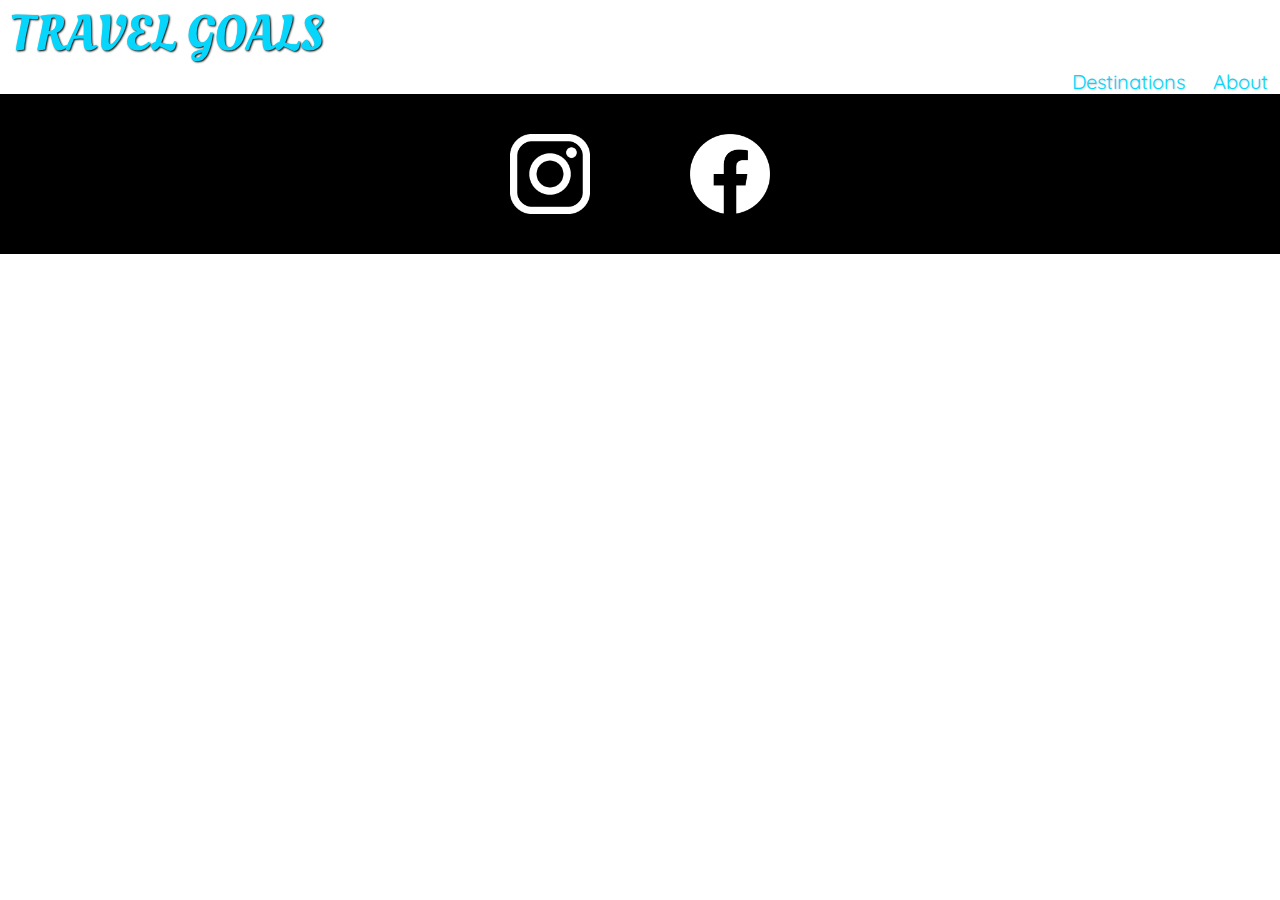
==== places.html @ 8500351c "Update index" ====
<!DOCTYPE html>
<html lang="en">
<head>
    <link rel="stylesheet" href="/places.css">
    <link
    href="https://fonts.googleapis.com/css2?family=Raleway:wght@700&family=Oleo+Script:wght@700&family=Quicksand:wght@300;500;700&display=swap"
    rel="stylesheet" />
    <title>Destinations</title>
</head>
<body>
    <header>
        <div id="page-logo">
            <a href="/index.html">Travel Goals</a>
        </div>
        <nav>
            <ul>
                <li><a href="/places.html">Destinations</a></li>
                <li><a href="">About</a></li>
            </ul>
        </nav>
    </header>
    <main></main>
    <footer>
        <ul>
            <li><a href="https://www.Instagram.com"><img src="/assets/images/icons/insta.png" alt="Instagram"></a></li>
            <li><a href=""><img src="/assets/images/icons/facebook.png" alt="Facebook"></a></li>
        </ul>

    </footer>
    
</body>
</html>
---- places.css ----
body{
    font-family: "Quicksand", sans-serif;
    margin: 0;

}
#Container{
    display: flex;
    align-items: center;
    justify-content: space-between;
    padding: 15px 60px;
    position: absolute;
    top: 0;
    left: 0;
    width: 100%;
    box-sizing: border-box;
    background-color: transparent;
}

#page-logo a{
 padding: 10px;
 font-family: "Oleo Script", sans-serif;
 color: rgb(6, 214, 251);
 font-size: 50px;
 text-decoration: none;
 text-transform: uppercase;
 text-shadow: 1px 1px 2px rgb(0, 0, 0);
}

header ul{
    list-style: none;
    margin: 0;
    padding: 0;
    display: flex;
    justify-content: flex-end;
    
}
header li{
    width: 100px;
    text-align: right;
    margin-left: 20px;
}

header li a{
    text-decoration: none;
    color: rgb(6, 214, 251);
    font-size: 20px;
    padding: 12px;
    text-shadow: 1px 1px 2px rgba(0, 0, 0, 0.2);
    border-radius: 6px;
}

header li a:hover{
    color: rgb(77, 77, 77);
    background-color: rgb(6, 214, 251);
}

footer{
    background-color: black;
    display: flex;
    align-items: center;
}
#footer-section{
    width: 100%;
    text-align: center;
}
footer ul{
    list-style: none;
    margin: auto;
    display: flex;
    justify-content: center;
    padding: 40px;
}
footer li{
    margin:0 50px;
    width: 80px;
    height: 80px;
}


footer li img{
    height: 100%;
    width: 100%;
}
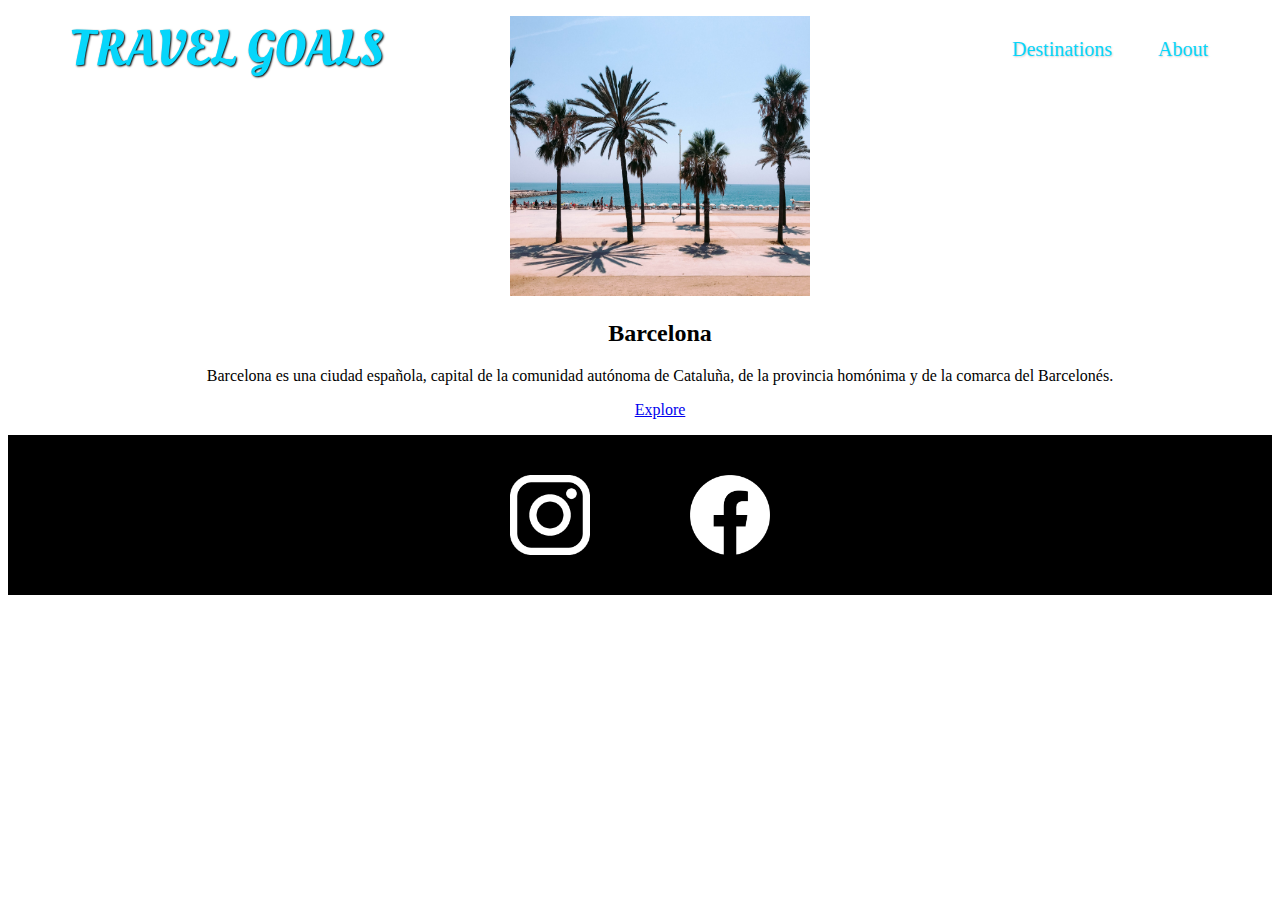
==== commit 2b73dc8d: "Update places" ====
--- a/places.html
+++ b/places.html
@@ -2,13 +2,14 @@
 <html lang="en">
 <head>
     <link rel="stylesheet" href="/places.css">
+    <link rel="stylesheet" href="/styles.css">
     <link
     href="https://fonts.googleapis.com/css2?family=Raleway:wght@700&family=Oleo+Script:wght@700&family=Quicksand:wght@300;500;700&display=swap"
     rel="stylesheet" />
     <title>Destinations</title>
 </head>
 <body>
-    <header>
+    <header id="Container">
         <div id="page-logo">
             <a href="/index.html">Travel Goals</a>
         </div>
@@ -19,7 +20,22 @@
             </ul>
         </nav>
     </header>
-    <main></main>
+    <main>
+        <ul>
+            <li>
+                <img src="/assets/images/places/barcelona.jpg" alt="City of Barcelona">
+                <div class="item-content">
+                    <h2>Barcelona</h2>
+                    <p>
+                        Barcelona es una ciudad española, capital de la comunidad autónoma de Cataluña, de la provincia homónima y de la comarca del Barcelonés.
+                    </p>
+                </div>
+                <div class="actions">
+                    <a href="https://en.wikipedia.org/wiki/Barcelona">Explore</a>
+                </div>
+            </li>
+        </ul>
+    </main>
     <footer>
         <ul>
             <li><a href="https://www.Instagram.com"><img src="/assets/images/icons/insta.png" alt="Instagram"></a></li>
--- a/places.css
+++ b/places.css
@@ -1,8 +1,4 @@
-body{
-    font-family: "Quicksand", sans-serif;
-    margin: 0;
 
-}
 #Container{
     display: flex;
     align-items: center;
@@ -80,4 +76,12 @@
 footer li img{
     height: 100%;
     width: 100%;
+}
+main li{
+    list-style: none;
+}
+
+main li img{
+    width: 300px;
+    height: 280px;
 }--- a/styles.css
+++ b/styles.css
@@ -0,0 +1,102 @@
+#hero {
+    height: 800px;
+    background-image: url("/assets/images/ocean.jpg");
+    background-position: center;
+    background-size: cover;
+}
+
+main {
+    text-align: center;
+}
+
+#hero-container {
+    width: 450px;
+    margin: 0px auto 0 auto;
+    background-color: rgba(51, 47, 47, 0.8);
+    box-shadow: 2px 4px 8px rgb(68, 67, 67);
+    border-radius: 8px;
+    padding: 30px;
+    position: relative;
+    top: 200px;
+}
+
+#hero-container h1 {
+    color: white;
+    text-transform: uppercase;
+    font-size: 50px;
+    font-family: "Raleway", sans-serif;
+    margin: 0;
+}
+
+#hero-container p {
+    color: white;
+    text-transform: uppercase;
+    font-size: 24px;
+    font-weight: 300;
+    margin-bottom: 32px;
+}
+
+#hero-container a {
+    padding: 12px 24px;
+    border-radius: 8px;
+    box-shadow: 2px 3px 8px rgb(68, 67, 67);
+    color: black;
+    font-size: 24px;
+    font-weight: 700;
+    background-color: yellow;
+    text-decoration: none;
+}
+
+#hero-container a:hover {
+    background-color: rgb(255, 238, 0);
+}
+
+#highlights {
+   
+background: linear-gradient(0deg, rgb(227,255, 253), rgb(48, 214, 203));    
+}
+
+#highlights ul {
+   
+    display: flex;
+    width: 90%;
+    margin: auto;
+}
+
+#highlights li {
+    width: 100%;
+    list-style: none;
+    margin: 0 20px;
+}
+
+#highlights li img {
+    width: 100%;
+    border-radius: 10px;
+    height: 200px;
+    box-shadow: 2px 3px 8px rgb(0, 0, 0);
+    object-fit: fill;
+}
+
+#highlights li a {
+    text-decoration: none;
+    color: rgb(0, 160, 117);
+    font-size: 24px;
+    text-transform: uppercase;
+}
+
+#highlights li p {
+    text-decoration: none;
+    color: rgb(124, 123, 123);
+    font-size: 24px;
+    text-transform: uppercase;
+    margin: 20px 0;
+
+}
+
+#highlights h2 {
+    text-transform: uppercase;
+    font-size: 40px;
+    color: rgb(59, 65, 64);
+    margin-top:0;
+    margin-bottom: 24px;
+}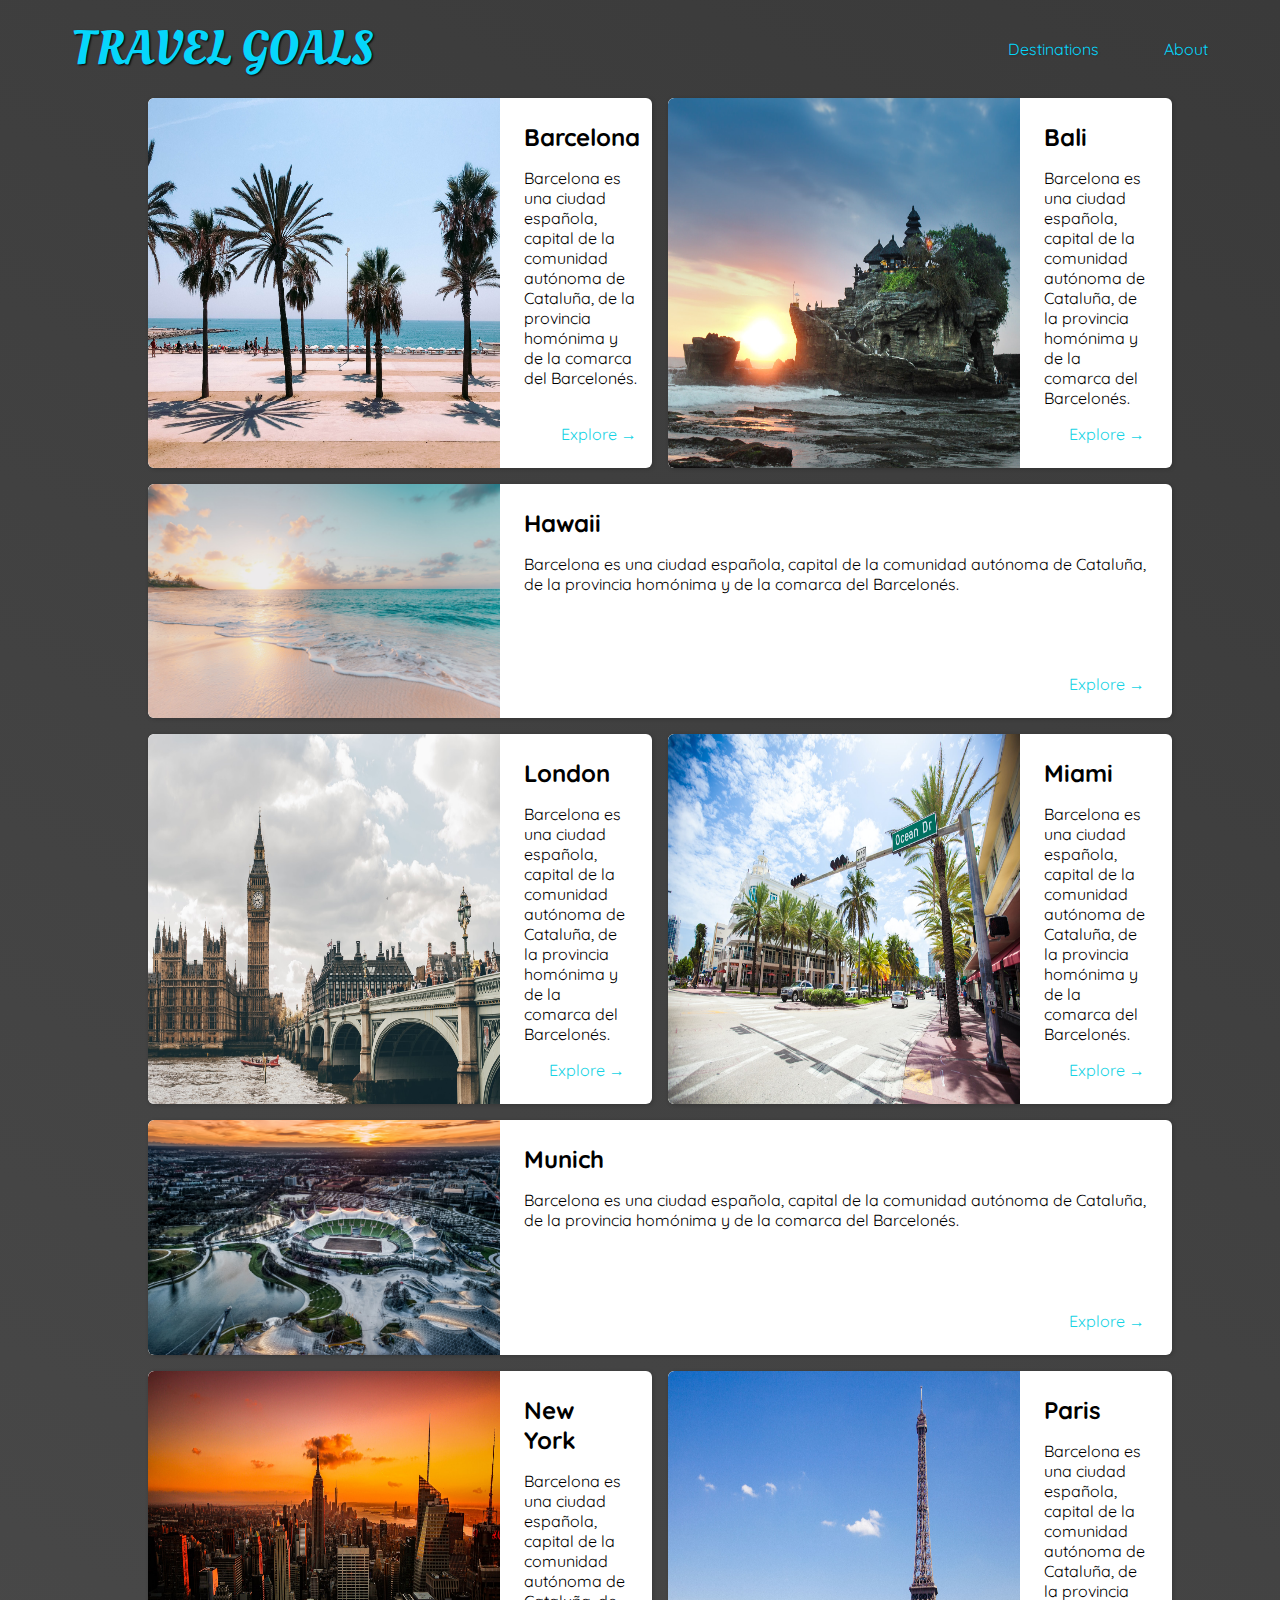
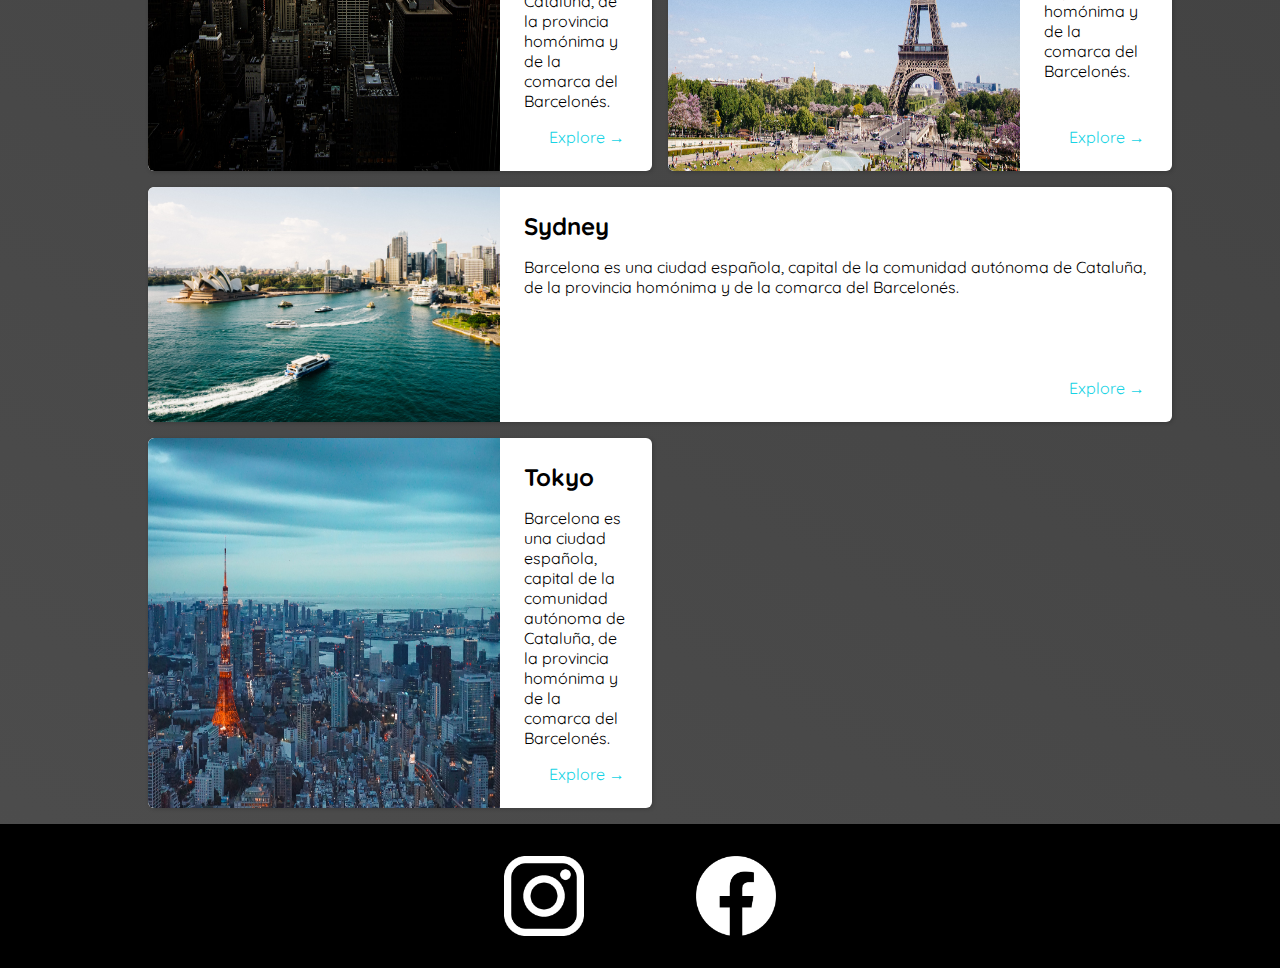
==== commit b7f28646: "Update Responsive-desing" ====
--- a/places.html
+++ b/places.html
@@ -1,48 +1,255 @@
 <!DOCTYPE html>
 <html lang="en">
-<head>
-    <link rel="stylesheet" href="/places.css">
-    <link rel="stylesheet" href="/styles.css">
+  <head>
+    <meta http-equiv="X-UA-Compatible" content="IE=edge">
+    <meta name="viewport" content="width=device-width, initial-scale=1.0">
+    <link rel="stylesheet" href="/shared.css" />
+    <link rel="stylesheet" href="/places.css" />
     <link
-    href="https://fonts.googleapis.com/css2?family=Raleway:wght@700&family=Oleo+Script:wght@700&family=Quicksand:wght@300;500;700&display=swap"
-    rel="stylesheet" />
+      href="https://fonts.googleapis.com/css2?family=Raleway:wght@700&family=Oleo+Script:wght@700&family=Quicksand:wght@300;500;700&display=swap"
+      rel="stylesheet"
+    />
     <title>Destinations</title>
-</head>
-<body>
+  </head>
+
+  <body>
     <header id="Container">
-        <div id="page-logo">
-            <a href="/index.html">Travel Goals</a>
-        </div>
-        <nav>
-            <ul>
-                <li><a href="/places.html">Destinations</a></li>
-                <li><a href="">About</a></li>
-            </ul>
-        </nav>
+      <div id="page-logo">
+        <a href="/index.html">Travel Goals</a>
+      </div>
+      <nav>
+        <ul>
+          <li><a href="/places.html">Destinations</a></li>
+          <li><a href="">About</a></li>
+        </ul>
+      </nav>
+      <a href="#side-drawer" class="menu-btn">
+        <span></span>
+        <span></span>
+        <span></span>
+      </a>
     </header>
+    <aside id="side-drawer">
+      <header>
+        <a href="#" class="menu-btn">
+          <span></span>
+          <span></span>
+          <span></span>
+        </a>
+      </header>
+      <nav>
+        <ul>
+          <li><a href="/places.html">Destinations</a></li>
+          <li><a href="">About</a></li>
+        </ul>
+      </nav>
+    </aside>
     <main>
-        <ul>
-            <li>
-                <img src="/assets/images/places/barcelona.jpg" alt="City of Barcelona">
-                <div class="item-content">
-                    <h2>Barcelona</h2>
-                    <p>
-                        Barcelona es una ciudad española, capital de la comunidad autónoma de Cataluña, de la provincia homónima y de la comarca del Barcelonés.
-                    </p>
-                </div>
-                <div class="actions">
-                    <a href="https://en.wikipedia.org/wiki/Barcelona">Explore</a>
-                </div>
-            </li>
-        </ul>
+      <ul>
+        <!------------------------------------------------------One Card------------------------------------------------------------------------------------------------->
+        <li>
+          <img
+            src="/assets/images/places/barcelona.jpg"
+            alt="City of Barcelona"
+          />
+          <div class="item-content">
+            <div>
+              <h2>Barcelona</h2>
+              <p>
+                Barcelona es una ciudad española, capital de la comunidad
+                autónoma de Cataluña, de la provincia homónima y de la comarca
+                del Barcelonés.
+              </p>
+            </div>
+
+            <div class="actions">
+              <a href="https://en.wikipedia.org/wiki/Barcelona">Explore &#x2192</a>
+            </div>
+          </div>
+        </li>
+        <!------------------------------------------------------two Card------------------------------------------------------------------------------------------------->
+
+        <li>
+          <img src="/assets/images/places/bali.jpg" alt="City of Bali" />
+          <div class="item-content">
+            <div>
+              <h2>Bali</h2>
+              <p>
+                Barcelona es una ciudad española, capital de la comunidad
+                autónoma de Cataluña, de la provincia homónima y de la comarca
+                del Barcelonés.
+              </p>
+            </div>
+
+            <div class="actions">
+              <a href="https://en.wikipedia.org/wiki/Bali">Explore &#x2192</a>
+            </div>
+          </div>
+        </li>
+        <!------------------------------------------------------Three Card------------------------------------------------------------------------------------------------->
+        <li>
+          <img src="/assets/images/places/hawaii.jpg" alt="City of hawaii" />
+          <div class="item-content">
+            <div>
+              <h2>Hawaii</h2>
+              <p>
+                Barcelona es una ciudad española, capital de la comunidad
+                autónoma de Cataluña, de la provincia homónima y de la comarca
+                del Barcelonés.
+              </p>
+            </div>
+
+            <div class="actions">
+              <a href="https://en.wikipedia.org/wiki/hawaii">Explore &#x2192</a>
+            </div>
+          </div>
+        </li>
+        <!------------------------------------------------------Four Card------------------------------------------------------------------------------------------------->
+        <li>
+          <img src="/assets/images/places/london.jpg" alt="City of london" />
+          <div class="item-content">
+            <div>
+              <h2>London</h2>
+              <p>
+                Barcelona es una ciudad española, capital de la comunidad
+                autónoma de Cataluña, de la provincia homónima y de la comarca
+                del Barcelonés.
+              </p>
+            </div>
+
+            <div class="actions">
+              <a href="https://en.wikipedia.org/wiki/London">Explore &#x2192</a>
+            </div>
+          </div>
+        </li>
+        <!------------------------------------------------------Five Card------------------------------------------------------------------------------------------------->
+        <li>
+          <img src="/assets/images/places/miami.jpg" alt="City of Miami" />
+          <div class="item-content">
+            <div>
+              <h2>Miami</h2>
+              <p>
+                Barcelona es una ciudad española, capital de la comunidad
+                autónoma de Cataluña, de la provincia homónima y de la comarca
+                del Barcelonés.
+              </p>
+            </div>
+
+            <div class="actions">
+              <a href="https://en.wikipedia.org/wiki/Miami">Explore &#x2192</a>
+            </div>
+          </div>
+        </li>
+        <!------------------------------------------------------Six Card------------------------------------------------------------------------------------------------->
+
+        <li>
+          <img src="/assets/images/places/munich.jpg" alt="City of munich" />
+          <div class="item-content">
+            <div>
+              <h2>Munich</h2>
+              <p>
+                Barcelona es una ciudad española, capital de la comunidad
+                autónoma de Cataluña, de la provincia homónima y de la comarca
+                del Barcelonés.
+              </p>
+            </div>
+
+            <div class="actions">
+              <a href="https://en.wikipedia.org/wiki/Munich">Explore &#x2192</a>
+            </div>
+          </div>
+        </li>
+        <!------------------------------------------------------Seven Card------------------------------------------------------------------------------------------------->
+        <li>
+          <img
+            src="/assets/images/places/new-york-city.jpg"
+            alt="City of New York"
+          />
+          <div class="item-content">
+            <div>
+              <h2>New York</h2>
+              <p>
+                Barcelona es una ciudad española, capital de la comunidad
+                autónoma de Cataluña, de la provincia homónima y de la comarca
+                del Barcelonés.
+              </p>
+            </div>
+
+            <div class="actions">
+              <a href="https://en.wikipedia.org/wiki/New-york">Explore &#x2192</a>
+            </div>
+          </div>
+        </li>
+        <!------------------------------------------------------Eight Card------------------------------------------------------------------------------------------------->
+        <li>
+          <img src="/assets/images/places/paris.jpg" alt="City of Paris" />
+          <div class="item-content">
+            <div>
+              <h2>Paris</h2>
+              <p>
+                Barcelona es una ciudad española, capital de la comunidad
+                autónoma de Cataluña, de la provincia homónima y de la comarca
+                del Barcelonés.
+              </p>
+            </div>
+
+            <div class="actions">
+              <a href="https://en.wikipedia.org/wiki/Paris">Explore &#x2192</a>
+            </div>
+          </div>
+        </li>
+        <!------------------------------------------------------Nine Card------------------------------------------------------------------------------------------------->
+        <li>
+          <img src="/assets/images/places/sydney.jpg" alt="City of Sydney" />
+          <div class="item-content">
+            <div>
+              <h2>Sydney</h2>
+              <p>
+                Barcelona es una ciudad española, capital de la comunidad
+                autónoma de Cataluña, de la provincia homónima y de la comarca
+                del Barcelonés.
+              </p>
+            </div>
+
+            <div class="actions">
+              <a href="https://en.wikipedia.org/wiki/Sydney">Explore &#x2192</a>
+            </div>
+          </div>
+        </li>
+        <!------------------------------------------------------ten Card------------------------------------------------------------------------------------------------->
+        <li>
+          <img src="/assets/images/places/tokyo.jpg" alt="City of Tokio" />
+          <div class="item-content">
+            <div>
+              <h2>Tokyo</h2>
+              <p>
+                Barcelona es una ciudad española, capital de la comunidad
+                autónoma de Cataluña, de la provincia homónima y de la comarca
+                del Barcelonés.
+              </p>
+            </div>
+
+            <div class="actions">
+              <a href="https://en.wikipedia.org/wiki/Tokyo">Explore &#x2192</a>
+            </div>
+          </div>
+        </li>
+      </ul>
     </main>
+    
     <footer>
-        <ul>
-            <li><a href="https://www.Instagram.com"><img src="/assets/images/icons/insta.png" alt="Instagram"></a></li>
-            <li><a href=""><img src="/assets/images/icons/facebook.png" alt="Facebook"></a></li>
-        </ul>
-
+      <ul>
+        <li>
+          <a href="https://www.Instagram.com"
+            ><img src="/assets/images/icons/insta.png" alt="Instagram"
+          /></a>
+        </li>
+        <li>
+          <a href=""
+            ><img src="/assets/images/icons/facebook.png" alt="Facebook"
+          /></a>
+        </li>
+      </ul>
     </footer>
-    
-</body>
-</html>+  </body>
+</html>
--- a/shared.css
+++ b/shared.css
@@ -0,0 +1,132 @@
+body {
+  font-family: "Quicksand", sans-serif;
+  margin: 0;
+}
+#Container {
+  display: flex;
+  align-items: center;
+  justify-content: space-between;
+  padding: 0.8rem 3rem;
+  position: absolute;
+  top: 0;
+  left: 0;
+  width: 100%;
+  box-sizing: border-box;
+  background-color: transparent;
+}
+
+#page-logo a {
+  padding: .5rem;
+  font-family: "Oleo Script", sans-serif;
+  color: rgb(245, 243, 160);
+  font-size: 3rem;
+  text-decoration: none;
+  text-transform: uppercase;
+  text-shadow: 1px 1px 2px rgb(0, 0, 0);
+}
+.menu-btn{
+  width: 3rem;
+  height: 3rem;
+  display: flex;
+  flex-direction: column;
+  justify-content: space-around;
+  display: none;
+}
+
+.menu-btn span{
+  width: 100%;
+  height: 3px;
+  background-color: black;
+}
+
+header ul {
+  list-style: none;
+  margin: 0;
+  padding: 0;
+  display: flex;
+  justify-content: flex-end;
+}
+header li {
+  width: 7rem;
+  text-align: right;
+  margin-left: 1rem;
+}
+
+header li a {
+  text-decoration: none;
+  color: yellow;
+  font-size: 1.3rem;
+  padding: .6rem;
+  text-shadow: 1px 1px 2px rgba(0, 0, 0, 0.2);
+  border-radius: 6px;
+}
+
+header li a:hover {
+  color: rgb(77, 77, 77);
+  background-color: rgb(255, 251, 0);
+}
+#side-drawer{
+  width: 100%;
+  height: 100%;
+  background-color: rgb(29, 26, 27);
+  position: fixed;
+  top: 0;
+  left: 0;
+  display: none;
+}
+
+#side-drawer:target{
+  display: block;
+  z-index: 1;
+}
+
+#side-drawer ul{
+  list-style: none;
+  margin: 0;
+  padding: 1rem 1rem;
+  display: flex;
+  flex-direction: column;
+  align-items: center;
+}
+
+#side-drawer li{
+  padding: .5rem;
+}
+#side-drawer a{
+  color: rgb(253, 239, 213);
+  font-size: 2rem;
+  text-decoration: none;
+}
+#side-drawer header{
+ height: 5rem;
+ display: flex;
+ justify-content: flex-end;
+ padding: 0 5%;
+}
+
+footer {
+  background-color: black;
+  display: flex;
+  align-items: center;
+}
+#footer-section {
+  width: 100%;
+  text-align: center;
+}
+footer ul {
+  list-style: none;
+  margin: auto;
+  display: flex;
+  justify-content: center;
+  padding: 2rem;
+}
+footer li {
+  margin: 0 3rem;
+  width: 5rem;
+  height: 5rem;
+}
+
+footer li img {
+  height: 100%;
+  width: 100%;
+}
--- a/places.css
+++ b/places.css
@@ -1,87 +1,233 @@
-
-#Container{
+body {
+  background: linear-gradient(30deg, rgb(77, 77, 77), rgb(58, 58, 58));
+}
+
+#Container {
+  display: flex;
+  align-items: center;
+  justify-content: space-between;
+  padding: 1rem 4rem;
+  position: static;
+  top: 0;
+  left: 0;
+  width: 100%;
+  box-sizing: border-box;
+  background-color: transparent;
+}
+
+#page-logo a {
+  padding: 0.5rem;
+  font-family: "Oleo Script", sans-serif;
+  color: rgb(6, 214, 251);
+  font-size: 3rem;
+  text-decoration: none;
+  text-transform: uppercase;
+  text-shadow: 1px 1px 2px rgb(0, 0, 0);
+}
+.menu-btn{
+  width: 3rem;
+  height: 3rem;
+  display: flex;
+  flex-direction: column;
+  justify-content: space-around;
+  display: none;
+}
+
+.menu-btn span{
+  width: 100%;
+  height: 3px;
+  background-color: white;
+}
+header ul {
+  list-style: none;
+  margin: 0;
+  padding: 0;
+  display: flex;
+  justify-content: flex-end;
+}
+
+header li {
+  width: 100px;
+  text-align: right;
+  margin-left: 1rem;
+}
+
+header li a {
+  text-decoration: none;
+  color: rgb(6, 214, 251);
+  font-size: 1rem;
+  padding: 0.5rem;
+  text-shadow: 1px 1px 2px rgba(0, 0, 0, 0.2);
+  border-radius: 6px;
+}
+
+header li a:hover {
+  color: rgb(77, 77, 77);
+  background-color: rgb(6, 214, 251);
+}
+#side-drawer{
+  width: 100%;
+  height: 100%;
+  background-color: rgb(29, 26, 27);
+  position: fixed;
+  top: 0;
+  left: 0;
+  display: none;
+}
+
+#side-drawer:target{
+  display: block;
+}
+
+#side-drawer ul{
+  list-style: none;
+  margin: 0;
+  padding: 1rem 1rem;
+  display: flex;
+  flex-direction: column;
+  align-items: center;
+}
+
+#side-drawer li{
+  padding: .5rem;
+}
+#side-drawer a{
+  color: rgb(253, 239, 213);
+  font-size: 2rem;
+  text-decoration: none;
+}
+#side-drawer header{
+ height: 5rem;
+ display: flex;
+ justify-content: flex-end;
+ background-color: rgb(29, 26, 24);
+ padding: 0 5%;
+}
+
+footer {
+  background-color: black;
+  display: flex;
+  align-items: center;
+  margin-top: 1rem;
+}
+
+#footer-section {
+  width: 100%;
+  text-align: center;
+}
+
+footer ul {
+  list-style: none;
+  margin: auto;
+  display: flex;
+  justify-content: center;
+  padding: 2rem;
+}
+
+footer li {
+  margin: 0 3.5rem;
+  width: 5rem;
+  height: 5rem;
+}
+
+footer li img {
+  height: 100%;
+  width: 100%;
+}
+
+main li {
+  list-style: none;
+  display: flex;
+  background-color: white;
+  box-shadow: 1px 1px 4px rgba(0, 0, 0, 0.2);
+  border-radius: 6px;
+  overflow: hidden;
+}
+
+main ul {
+  width: 80%;
+  margin: 0 auto;
+  display: grid;
+  grid-template-columns: 1fr 1fr;
+  gap: 1rem 1rem;
+}
+
+main li img {
+  width: 22rem;
+  height: 100%;
+  border-top-left-radius: 6px;
+  border-bottom-left-radius: 6px;
+  object-fit: fill;
+}
+
+.item-content {
+  padding: 1.5rem;
+  display: flex;
+  flex-direction: column;
+  justify-content: space-between;
+}
+.item-content p {
+  text-align: left;
+}
+.item-content h2 {
+  margin: 0;
+}
+.actions {
+  text-align: right;
+}
+
+.actions a {
+  text-decoration: none;
+  padding: 0.2rem;
+  color: rgb(22, 211, 228);
+  border-radius: 5px;
+}
+
+.actions a:hover {
+  background-color: rgb(235, 253, 255);
+}
+
+li:nth-of-type(3) {
+  grid-column: 1/3;
+}
+
+li:nth-of-type(6) {
+  grid-column: 1/3;
+}
+li:nth-of-type(9) {
+  grid-column: 1/3;
+}
+
+@media (max-width: 48rem) {
+  header nav{
+    display: none;
+  }
+  .menu-btn{
     display: flex;
-    align-items: center;
-    justify-content: space-between;
-    padding: 15px 60px;
-    position: absolute;
-    top: 0;
-    left: 0;
-    width: 100%;
-    box-sizing: border-box;
-    background-color: transparent;
-}
-
-#page-logo a{
- padding: 10px;
- font-family: "Oleo Script", sans-serif;
- color: rgb(6, 214, 251);
- font-size: 50px;
- text-decoration: none;
- text-transform: uppercase;
- text-shadow: 1px 1px 2px rgb(0, 0, 0);
-}
-
-header ul{
-    list-style: none;
-    margin: 0;
-    padding: 0;
-    display: flex;
-    justify-content: flex-end;
-    
-}
-header li{
-    width: 100px;
-    text-align: right;
-    margin-left: 20px;
-}
-
-header li a{
-    text-decoration: none;
-    color: rgb(6, 214, 251);
-    font-size: 20px;
-    padding: 12px;
-    text-shadow: 1px 1px 2px rgba(0, 0, 0, 0.2);
-    border-radius: 6px;
-}
-
-header li a:hover{
-    color: rgb(77, 77, 77);
-    background-color: rgb(6, 214, 251);
-}
-
-footer{
-    background-color: black;
-    display: flex;
-    align-items: center;
-}
-#footer-section{
-    width: 100%;
-    text-align: center;
-}
-footer ul{
-    list-style: none;
-    margin: auto;
-    display: flex;
-    justify-content: center;
-    padding: 40px;
-}
-footer li{
-    margin:0 50px;
-    width: 80px;
-    height: 80px;
-}
-
-
-footer li img{
+  }
+  #page-logo a{
+    font-size: 1.5rem;
+  }
+  main ul {
+    grid-template-columns: 100%;
+  }
+  main li {
+    grid-column: 1/3;
+  }
+  .item-content h2 {
+    font-size: 1rem;
+  }
+  .item-content p {
+    font-size: 0.8rem;
+  }
+  main li img {
+    width: 12rem;
     height: 100%;
-    width: 100%;
-}
-main li{
-    list-style: none;
-}
-
-main li img{
-    width: 300px;
-    height: 280px;
-}+    border-top-left-radius: 6px;
+    border-bottom-left-radius: 6px;
+    object-fit: fill;
+  }
+  .actions a{
+    font-size: .8rem;
+  }
+}
